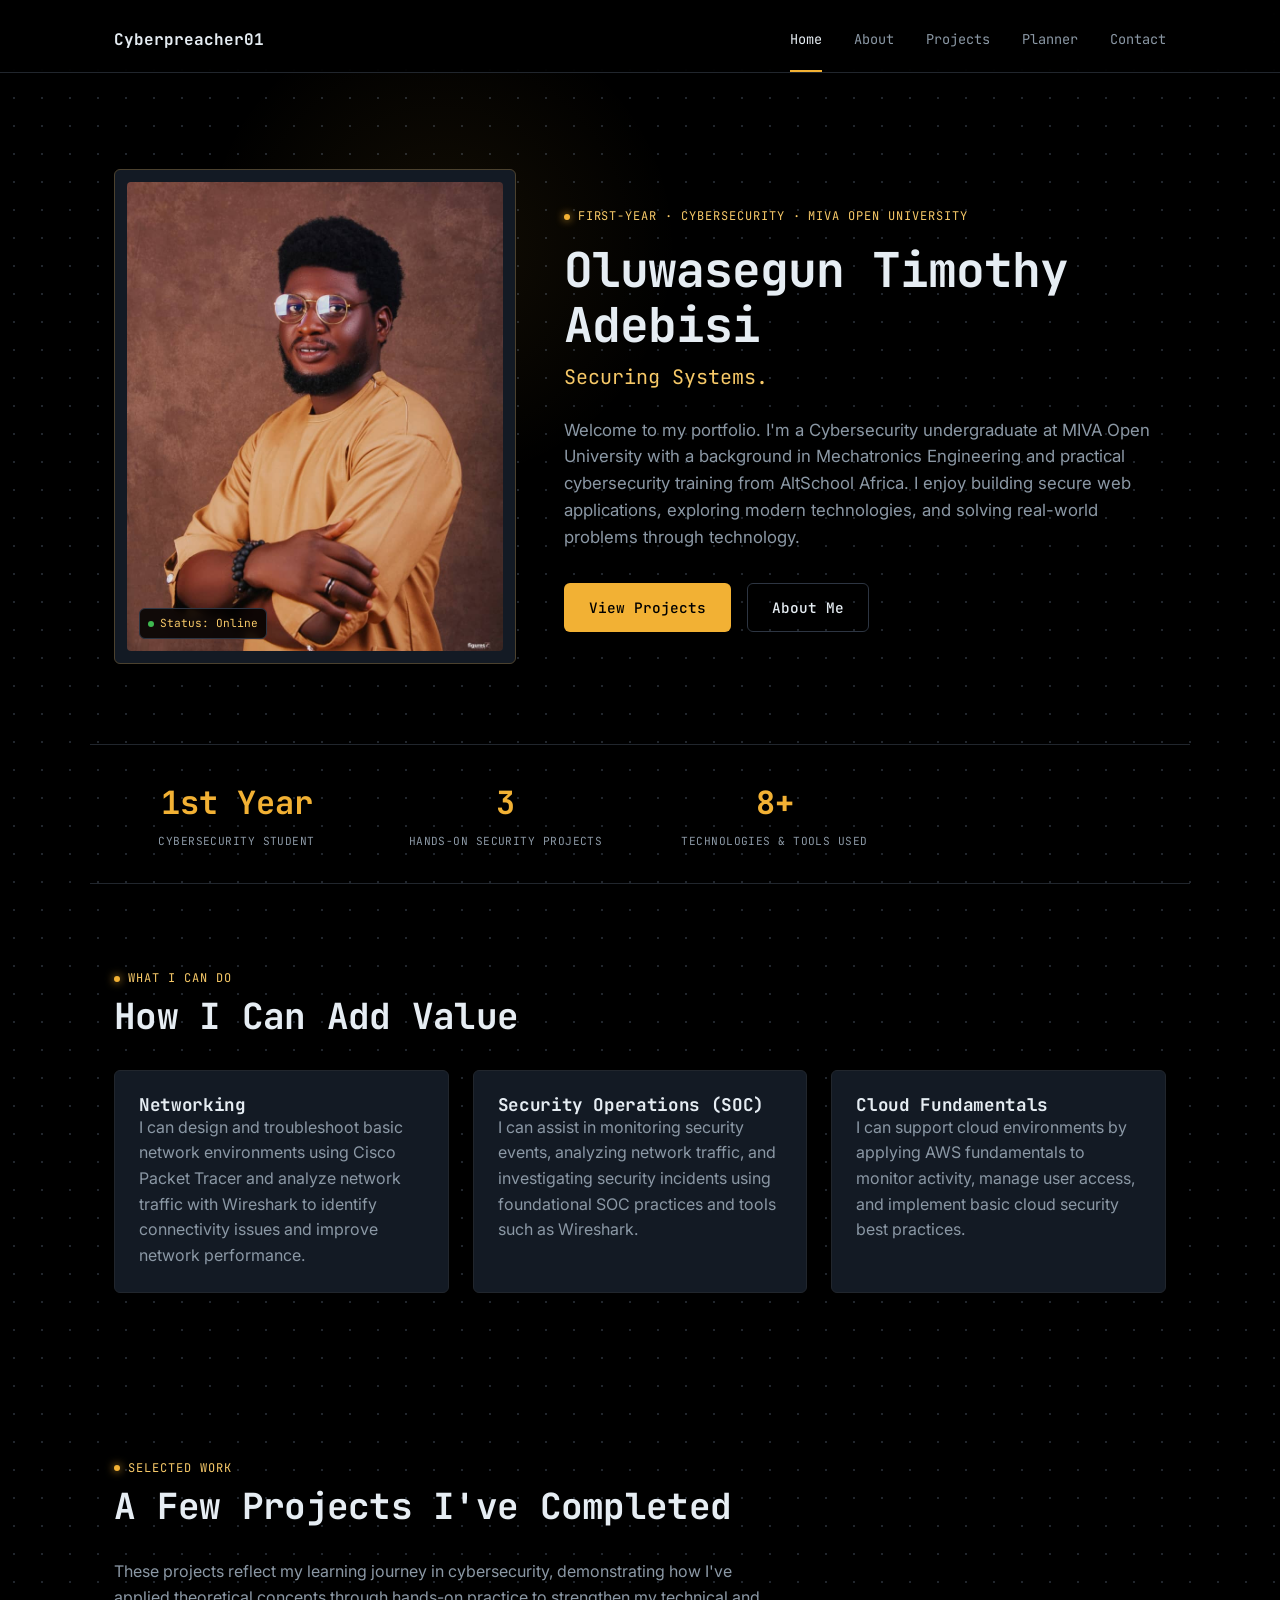
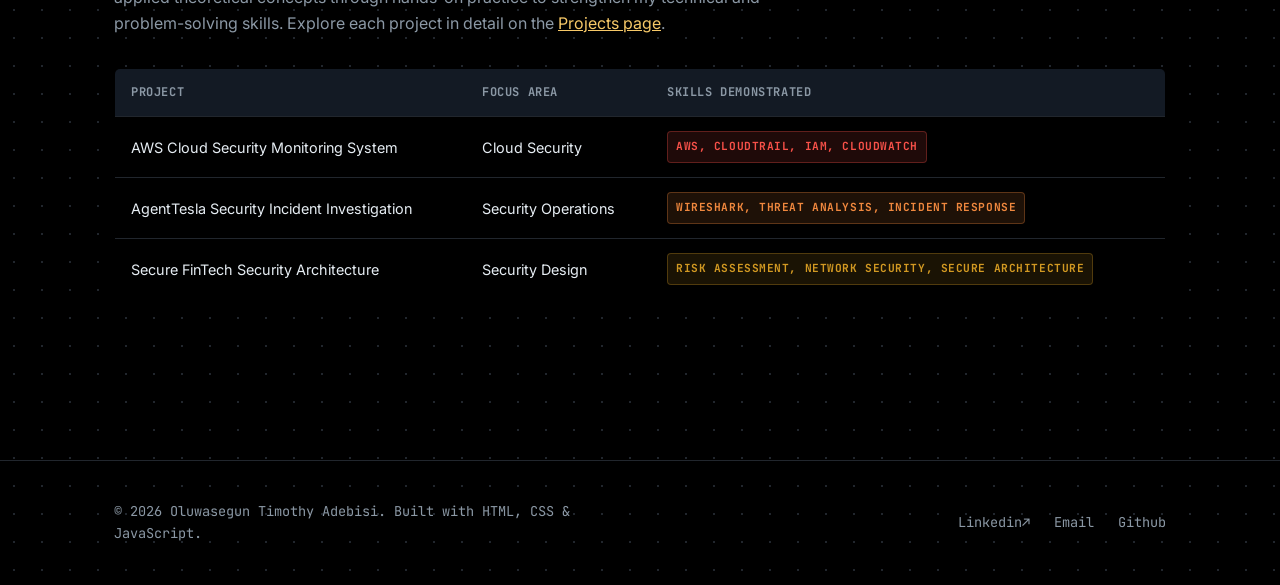
==== index.html @ caa04721 "done with the portfolio" ====
<!DOCTYPE html>
<html lang="en">
<head>
  <meta charset="UTF-8" />
  <meta name="viewport" content="width=device-width, initial-scale=1.0" />
  <title>Oluwasegun Timothy Adebisi | Building secure technology. One solution at a time.</title>
  <meta name="twitter:card" content="summary" />
  <link rel="preconnect" href="https://fonts.googleapis.com" />
  <link rel="preconnect" href="https://fonts.gstatic.com" crossorigin />
  <link href="https://fonts.googleapis.com/css2?family=JetBrains+Mono:wght@400;500;700&family=Inter:wght@400;500;600&display=swap" rel="stylesheet" />
  <link rel="icon" type="image/svg+xml" href="favicon.svg" />
  <link rel="stylesheet" href="./style.css" />
</head>
<body>

  <header class="site-header">
    <nav class="navbar container" aria-label="Primary">
      <a href="index.html" class="nav-brand">Cyberpreacher01<span class="brand-dot"></span></a>
      <button class="nav-toggle" aria-label="Toggle navigation menu" aria-expanded="false">
        <span></span><span></span><span></span>
      </button>
      <ul class="nav-links">
        <li><a href="index.html" aria-current="page">Home</a></li>
        <li><a href="./about.html">About</a></li>
        <li><a href="./projects.html">Projects</a></li>
        <li><a href="planner.html">Planner</a></li>
        <li><a href="contact.html">Contact</a></li>
      </ul>
    </nav>
  </header>

  <main>
   
    <section class="hero container">
      <div class="hero-text">
        <p class="eyebrow">First-Year &middot; Cybersecurity &middot; MIVA Open University</p>
        <h1 class="hero-name">Oluwasegun Timothy<br />Adebisi</h1>
        <p class="hero-tagline" data-typing aria-live="polite"></p>
        <p class="hero-bio">
          Welcome to my portfolio. I'm a Cybersecurity undergraduate at MIVA Open University with a background in Mechatronics Engineering and practical cybersecurity training from AltSchool Africa. I enjoy building secure web applications, exploring modern technologies, and solving real-world problems through technology.
        </p>
        <div class="hero-actions">
          <a href="projects.html" class="btn btn-primary">View Projects</a>
          <a href="about.html" class="btn btn-outline">About Me</a>
        </div>
      </div>

      <div class="hero-photo-frame">
        <img src="/1004530387.jpg" alt="Portrait photo of Saheed Baseet Boluwatife" />
        <span class="photo-tag"><span class="dot"></span>Status: Online</span>
      </div>
    </section>

    <section class="container reveal stats-strip">
      <div class="stat-item">
        <span class="stat-number">1st Year</span>
        <span class="stat-label">Cybersecurity Student</span>
      </div>
      <div class="stat-item">
        <span class="stat-number">3</span>
        <span class="stat-label">Hands-on Security Projects</span>
      </div>
      <div class="stat-item">
        <span class="stat-number">8+</span>
        <span class="stat-label">Technologies & Tools Used</span>
      </div>
      <div class="stat-item">
        
      </div>
    </section>

    
    <section class="container reveal">
      <p class="eyebrow">What I Can Do</p>
      <h2>How I Can Add Value</h2>
      <div class="services-grid">
        <div class="card">
          <h3>Networking</h3>
          <p>I can design and troubleshoot basic network environments using Cisco Packet Tracer and analyze network traffic with Wireshark to identify connectivity issues and improve network performance.</p>
        </div>
        <div class="card">
          <h3>Security Operations (SOC)</h3>
          <p>I can assist in monitoring security events, analyzing network traffic, and investigating security incidents using foundational SOC practices and tools such as Wireshark.</p>
        </div>
        <div class="card">
          <h3>Cloud Fundamentals</h3>
          <p>I can support cloud environments by applying AWS fundamentals to monitor activity, manage user access, and implement basic cloud security best practices.</p>
        </div>
      </div>
    </section>

    

    <!-- ============ FEATURED PROJECTS PREVIEW ============ -->
    <section class="container reveal">
      <p class="eyebrow">Selected Work</p>
      <h2>A Few Projects I've Completed</h2>
      <p style="margin-bottom: 32px;">
        These projects reflect my learning journey in cybersecurity, demonstrating how I've applied theoretical concepts through hands-on practice to strengthen my technical and problem-solving skills.
         Explore each project in detail on the <a href="projects.html" style="color: var(--accent-text); text-decoration: underline;">Projects page</a>.
      </p>
      <table class="preview-table">
        <caption class="sr-only">Summary of featured projects</caption>
        <thead>
          <tr>
            <th scope="col">Project</th>
            <th scope="col">Focus Area</th>
            <th scope="col">Skills Demonstrated</th>
          </tr>
        </thead>
        <tbody>
          <tr>
            <td>AWS Cloud Security Monitoring System</td>
            <td>Cloud Security</td>
            <td><span class="severity-badge severity-critical">AWS, CloudTrail, IAM, CloudWatch</span></td>
          </tr>
          <tr>
            <td>AgentTesla Security Incident Investigation</td>
            <td>Security Operations</td>
            <td><span class="severity-badge severity-high">Wireshark, Threat Analysis, Incident Response</span></td>
          </tr>
          <tr>
            <td>Secure FinTech Security Architecture</td>
            <td>Security Design</td>
            <td><span class="severity-badge severity-medium">Risk Assessment, Network Security, Secure Architecture</span></td>
          </tr>
        </tbody>
      </table>
    </section>
  </main>

  <footer class="site-footer">
    <div class="container footer-inner">
      <p class="footer-brand">&copy; 2026 Oluwasegun Timothy Adebisi. Built with HTML, CSS &amp; JavaScript.</p>
     <div class="footer-links">
  <a href="https://www.linkedin.com/in/oluwasegun-timothy-a0ab693b1" target="_blank" rel="noopener noreferrer">Linkedin↗</a>
  <a href="mailto:adebisioluwasegun62@gmail.com">Email</a>
  <a href="https://github.com/Cyberpreacher01">Github</a>
</div>
    </div>
  </footer>

  <script src="./main.js"></script>
</body>
</html>
---- style.css ----
*,
*::before,
*::after {
  box-sizing: border-box;
  margin: 0;
  padding: 0;
}

html {
  scroll-behavior: smooth;
  overflow-x: hidden;
}

@media (prefers-reduced-motion: reduce) {
  html {
    scroll-behavior: auto;
  }
  *,
  *::before,
  *::after {
    animation-duration: 0.01ms !important;
    animation-iteration-count: 1 !important;
    transition-duration: 0.01ms !important;
    scroll-behavior: auto !important;
  }
}

img {
  max-width: 100%;
  display: block;
}

a {
  color: inherit;
  text-decoration: none;
}

ul {
  list-style: none;
}

button {
  font: inherit;
  cursor: pointer;
  border: none;
  background: none;
}

input,
textarea {
  font: inherit;
}

/* ---------- Design tokens ---------- */
:root {
  --bg-primary: #000000;
  --bg-elevated: #131a24;
  --bg-elevated-hover: #182030;

  --accent: #f2b134;
  --accent-dim: rgba(242, 177, 52, 0.2);
  --accent-faint: rgba(242, 177, 52, 0.08);
  --accent-text: #f7c968;

  --text-primary: #e6edf3;
  --text-secondary: #8b98a5;
  --text-tertiary: #5b6673;

  --severity-critical: #f85149;
  --severity-critical-bg: rgba(248, 81, 73, 0.12);
  --severity-high: #f0883e;
  --severity-high-bg: rgba(240, 136, 62, 0.12);
  --severity-medium: #d29922;
  --severity-medium-bg: rgba(210, 153, 34, 0.12);

  --border: #21262d;
  --border-hover: #2d3542;
  --radius: 6px;
  --unit: 8px;
  --transition: 200ms ease;

  --font-mono: 'JetBrains Mono', 'Space Mono', monospace;
  --font-sans: 'Inter', -apple-system, BlinkMacSystemFont, sans-serif;

  --max-width: 1100px;
}

/* ---------- Base ---------- */
body {
  background-color: var(--bg-primary);
  color: var(--text-primary);
  font-family: var(--font-sans);
  line-height: 1.6;
  min-height: 100vh;
  overflow-x: hidden;
  background-image: radial-gradient(var(--border) 1px, transparent 1px);
  background-size: 28px 28px;
}

a:focus-visible,
button:focus-visible,
input:focus-visible,
textarea:focus-visible {
  outline: 2px solid var(--accent);
  outline-offset: 2px;
  border-radius: 2px;
}

h1,
h2,
h3 {
  font-family: var(--font-mono);
  font-weight: 700;
  line-height: 1.15;
  letter-spacing: -0.02em;
}

h1 {
  font-size: clamp(2.4rem, 6vw, 3rem);
}

h2 {
  font-size: clamp(1.6rem, 3.5vw, 2.25rem);
  margin-bottom: calc(var(--unit) * 4);
}

h3 {
  font-size: 1.1rem;
}

p {
  color: var(--text-secondary);
  max-width: 65ch;
}

.container {
  max-width: var(--max-width);
  margin-inline: auto;
  padding-inline: calc(var(--unit) * 3);
}

section {
  padding-block: calc(var(--unit) * 10);
}

.eyebrow {
  font-family: var(--font-mono);
  font-size: 0.75rem;
  color: var(--accent-text);
  letter-spacing: 0.08em;
  text-transform: uppercase;
  display: inline-flex;
  align-items: center;
  gap: var(--unit);
  margin-bottom: var(--unit);
}

.eyebrow::before {
  content: '';
  width: 6px;
  height: 6px;
  border-radius: 50%;
  background: var(--accent);
  box-shadow: 0 0 8px var(--accent);
}

/* ---------- Buttons ---------- */
.btn {
  display: inline-flex;
  align-items: center;
  gap: var(--unit);
  font-family: var(--font-mono);
  font-size: 0.9rem;
  font-weight: 500;
  padding: calc(var(--unit) * 1.5) calc(var(--unit) * 3);
  border-radius: var(--radius);
  transition: all var(--transition);
  border: 1px solid transparent;
}

.btn-primary {
  background: var(--accent);
  color: var(--bg-primary);
}

.btn-primary:hover {
  box-shadow: 0 0 28px var(--accent-dim);
  transform: translateY(-2px) scale(1.02);
}

.btn-outline {
  border-color: var(--border-hover);
  color: var(--text-primary);
}

.btn-outline:hover {
  border-color: var(--accent);
  color: var(--accent-text);
  transform: translateY(-2px);
}

/* ---------- Nav ---------- */
.site-header {
  position: sticky;
  top: 0;
  z-index: 100;
  background: rgba(0, 0, 0, 0.85);
  backdrop-filter: blur(8px);
  border-bottom: 1px solid var(--border);
}

.navbar {
  display: flex;
  align-items: center;
  justify-content: space-between;
  padding-block: var(--unit) calc(var(--unit) * -1);
  height: calc(var(--unit) * 9);
}

.nav-brand {
  font-family: var(--font-mono);
  font-weight: 700;
  font-size: 1rem;
  color: var(--text-primary);
  display: flex;
  align-items: center;
  gap: calc(var(--unit) * 0.75);
}

.nav-brand .brand-dot {
  color: var(--accent);
}

.nav-toggle {
  display: none;
  flex-direction: column;
  gap: 5px;
  padding: var(--unit);
}

.nav-toggle span {
  width: 22px;
  height: 2px;
  background: var(--text-primary);
  transition: transform var(--transition), opacity var(--transition);
}

.nav-toggle[aria-expanded="true"] span:nth-child(1) {
  transform: translateY(7px) rotate(45deg);
}

.nav-toggle[aria-expanded="true"] span:nth-child(2) {
  opacity: 0;
}

.nav-toggle[aria-expanded="true"] span:nth-child(3) {
  transform: translateY(-7px) rotate(-45deg);
}

.nav-links {
  display: flex;
  gap: calc(var(--unit) * 4);
  font-family: var(--font-mono);
  font-size: 0.85rem;
}

.nav-links a {
  position: relative;
  padding-block: calc(var(--unit) * 3);
  color: var(--text-secondary);
  transition: color var(--transition);
}

.nav-links a::after {
  content: '';
  position: absolute;
  left: 0;
  bottom: 0;
  width: 100%;
  height: 2px;
  background: var(--accent);
  transform: scaleX(0);
  transform-origin: left;
  transition: transform var(--transition);
}

.nav-links a:hover,
.nav-links a[aria-current="page"] {
  color: var(--text-primary);
}

.nav-links a:hover::after,
.nav-links a[aria-current="page"]::after {
  transform: scaleX(1);
}

/* ---------- Hero ---------- */
.hero {
  position: relative;
  padding-block: calc(var(--unit) * 12) calc(var(--unit) * 10);
  display: grid;
  grid-template-columns: 0.8fr 1.2fr;
  gap: calc(var(--unit) * 6);
  align-items: center;
  overflow: visible;
}

.hero-photo-frame {
  order: 1;
}

.hero-text {
  order: 2;
}

.hero::before {
  content: '';
  position: absolute;
  top: -10%;
  left: 10%;
  width: 480px;
  height: 480px;
  background: radial-gradient(circle, var(--accent-faint) 0%, transparent 70%);
  pointer-events: none;
  z-index: -1;
}

.hero-text .eyebrow {
  margin-bottom: calc(var(--unit) * 2);
}

.hero-name {
  margin-bottom: var(--unit);
}

.hero-tagline {
  font-family: var(--font-mono);
  color: var(--accent-text);
  font-size: clamp(1rem, 2vw, 1.25rem);
  margin-bottom: calc(var(--unit) * 3);
  min-height: 1.5em;
}

.hero-tagline .cursor {
  display: inline-block;
  width: 0.55ch;
  background: var(--accent);
  margin-left: 2px;
  animation: blink 1s step-end infinite;
}

@keyframes blink {
  0%, 50% { opacity: 1; }
  51%, 100% { opacity: 0; }
}

.hero-bio {
  margin-bottom: calc(var(--unit) * 4);
  font-size: 1.05rem;
}

.hero-actions {
  display: flex;
  gap: calc(var(--unit) * 2);
  flex-wrap: wrap;
}

.hero-photo-frame {
  position: relative;
  border: 1px solid var(--border);
  border-radius: var(--radius);
  padding: calc(var(--unit) * 1.5);
  background: var(--bg-elevated);
  transition: transform var(--transition);
}

.hero-photo-frame:hover {
  transform: translateY(-4px);
}

.hero-photo-frame img {
  border-radius: calc(var(--radius) - 2px);
  aspect-ratio: 4 / 5;
  object-fit: cover;
  width: 100%;
}

.hero-photo-frame::before {
  content: '';
  position: absolute;
  inset: -1px;
  border-radius: var(--radius);
  border: 1px solid var(--accent-dim);
  pointer-events: none;
}

.photo-tag {
  position: absolute;
  bottom: calc(var(--unit) * 3);
  left: calc(var(--unit) * 3);
  background: rgba(0, 0, 0, 0.85);
  backdrop-filter: blur(4px);
  border: 1px solid var(--border-hover);
  border-radius: var(--radius);
  padding: calc(var(--unit) * 0.75) var(--unit);
  font-family: var(--font-mono);
  font-size: 0.7rem;
  color: var(--accent-text);
  display: flex;
  align-items: center;
  gap: calc(var(--unit) * 0.75);
}

.photo-tag .dot {
  width: 6px;
  height: 6px;
  border-radius: 50%;
  background: #3fb950;
}

/* ---------- Utility ---------- */
.sr-only {
  position: absolute;
  width: 1px;
  height: 1px;
  padding: 0;
  margin: -1px;
  overflow: hidden;
  clip: rect(0, 0, 0, 0);
  white-space: nowrap;
  border: 0;
}

/* ---------- Stats strip ---------- */
.stats-strip {
  display: grid;
  grid-template-columns: repeat(auto-fit, minmax(150px, 1fr));
  gap: calc(var(--unit) * 3);
  padding-block: calc(var(--unit) * 4) !important;
  border-top: 1px solid var(--border);
  border-bottom: 1px solid var(--border);
}

.stat-item {
  display: flex;
  flex-direction: column;
  gap: calc(var(--unit) * 0.5);
  text-align: center;
}

.stat-number {
  font-family: var(--font-mono);
  font-size: clamp(1.5rem, 3vw, 2rem);
  font-weight: 700;
  color: var(--accent);
}

.stat-label {
  font-family: var(--font-mono);
  font-size: 0.7rem;
  color: var(--text-secondary);
  text-transform: uppercase;
  letter-spacing: 0.04em;
}

/* ---------- Grids ---------- */
.focus-grid,
.services-grid {
  display: grid;
  grid-template-columns: repeat(auto-fit, minmax(220px, 1fr));
  gap: calc(var(--unit) * 3);
}

/* ---------- Tables (homepage preview + planner log) ---------- */
.preview-table {
  width: 100%;
  border-collapse: collapse;
  font-size: 0.9rem;
  border: 1px solid var(--border);
  border-radius: var(--radius);
  overflow: hidden;
}

.preview-table th,
.preview-table td {
  text-align: left;
  padding: calc(var(--unit) * 1.75) calc(var(--unit) * 2);
  border-bottom: 1px solid var(--border);
}

.preview-table th {
  font-family: var(--font-mono);
  font-size: 0.75rem;
  text-transform: uppercase;
  letter-spacing: 0.05em;
  color: var(--text-secondary);
  background: var(--bg-elevated);
}

.preview-table tbody tr {
  background: var(--bg-primary);
  transition: background var(--transition);
}

.preview-table tbody tr:hover {
  background: var(--bg-elevated);
}

.preview-table tbody tr:last-child td {
  border-bottom: none;
}

@media (max-width: 640px) {
  .preview-table {
    font-size: 0.8rem;
  }
  .preview-table th,
  .preview-table td {
    padding: var(--unit) calc(var(--unit) * 1.25);
  }
}

/* ---------- Cards ---------- */
.card {
  background: var(--bg-elevated);
  border: 1px solid var(--border);
  border-radius: var(--radius);
  padding: calc(var(--unit) * 3);
  transition: border-color var(--transition), transform var(--transition), box-shadow var(--transition);
}

.card:hover {
  border-color: var(--accent);
  transform: translateY(-5px);
  box-shadow: 0 14px 32px rgba(0, 0, 0, 0.45), 0 0 0 1px var(--accent-dim);
}

.skills-grid {
  display: flex;
  flex-wrap: wrap;
  gap: calc(var(--unit) * 1.5);
}

/* ---------- Entropy analyzer page ---------- */
.analyzer-body {
  padding: calc(var(--unit) * 3);
  display: flex;
  flex-direction: column;
  gap: calc(var(--unit) * 4);
}

.password-input-row {
  display: flex;
  gap: calc(var(--unit) * 1.5);
}

.password-input-row input {
  flex: 1;
  background: var(--bg-elevated);
  border: 1px solid var(--border);
  border-radius: var(--radius);
  padding: calc(var(--unit) * 1.5) calc(var(--unit) * 2);
  color: var(--text-primary);
  font-family: var(--font-mono);
  transition: border-color var(--transition);
}

.password-input-row input:focus {
  border-color: var(--accent);
}

.entropy-readout-header {
  margin-bottom: calc(var(--unit) * 1.5);
}

.entropy-rating {
  margin-top: calc(var(--unit) * 1.5);
  font-family: var(--font-mono);
  font-size: 0.9rem;
  color: var(--text-secondary);
}

.entropy-rating.severity-critical { color: var(--severity-critical); }
.entropy-rating.severity-high { color: var(--severity-high); }
.entropy-rating.severity-medium { color: var(--severity-medium); }

.entropy-fill.severity-critical { background: var(--severity-critical); box-shadow: 0 0 10px rgba(248, 81, 73, 0.4); }
.entropy-fill.severity-high { background: var(--severity-high); box-shadow: 0 0 10px rgba(240, 136, 62, 0.4); }
.entropy-fill.severity-medium { background: var(--severity-medium); box-shadow: 0 0 10px rgba(210, 153, 34, 0.4); }

.findings-panel {
  border-top: 1px solid var(--border);
  padding-top: calc(var(--unit) * 3);
}

.findings-list {
  display: flex;
  flex-direction: column;
  gap: calc(var(--unit) * 2);
}

.finding-row {
  display: flex;
  gap: calc(var(--unit) * 2);
  align-items: flex-start;
  padding: calc(var(--unit) * 2);
  background: var(--bg-elevated-hover);
  border: 1px solid var(--border);
  border-radius: var(--radius);
}

.finding-row strong {
  display: block;
  font-family: var(--font-mono);
  font-size: 0.9rem;
  color: var(--text-primary);
  margin-bottom: calc(var(--unit) * 0.5);
}

.finding-row p {
  font-size: 0.85rem;
  margin: 0;
}

@media (max-width: 560px) {
  .password-input-row {
    flex-direction: column;
  }
}
/* ---------- OWASP scanner page ---------- */
.scan-status {
  display: flex;
  align-items: center;
  gap: calc(var(--unit) * 2);
  padding: calc(var(--unit) * 3);
  font-family: var(--font-mono);
  font-size: 0.9rem;
  color: var(--accent-text);
}

.scan-status-spinner {
  width: 18px;
  height: 18px;
  border: 2px solid var(--border-hover);
  border-top-color: var(--accent);
  border-radius: 50%;
  animation: spin 0.8s linear infinite;
  flex-shrink: 0;
}

@keyframes spin {
  to { transform: rotate(360deg); }
}

.scan-summary {
  display: grid;
  grid-template-columns: repeat(auto-fit, minmax(120px, 1fr));
  gap: calc(var(--unit) * 2);
  margin-bottom: calc(var(--unit) * 4);
  padding-bottom: calc(var(--unit) * 3);
  border-bottom: 1px solid var(--border);
}

.scan-summary-item {
  display: flex;
  flex-direction: column;
  gap: calc(var(--unit) * 0.5);
  text-align: center;
  background: var(--bg-elevated-hover);
  border: 1px solid var(--border);
  border-radius: var(--radius);
  padding: calc(var(--unit) * 2);
}

.scan-summary-value {
  font-family: var(--font-mono);
  font-size: 1.25rem;
  font-weight: 700;
  color: var(--text-primary);
  word-break: break-word;
}

.severity-text-critical { color: var(--severity-critical); }
.severity-text-high { color: var(--severity-high); }
.severity-text-medium { color: var(--severity-medium); }

.scan-summary-label {
  font-family: var(--font-mono);
  font-size: 0.7rem;
  color: var(--text-secondary);
  text-transform: uppercase;
  letter-spacing: 0.04em;
}

.scan-findings-list {
  display: flex;
  flex-direction: column;
  gap: calc(var(--unit) * 2.5);
}

.scan-finding-row {
  padding: calc(var(--unit) * 2.5);
  background: var(--bg-elevated-hover);
  border: 1px solid var(--border);
  border-radius: var(--radius);
}

.scan-finding-header {
  display: flex;
  align-items: center;
  gap: calc(var(--unit) * 1.5);
  margin-bottom: calc(var(--unit) * 1.5);
  flex-wrap: wrap;
}

.scan-finding-category {
  font-family: var(--font-mono);
  font-size: 0.75rem;
  color: var(--accent-text);
}

.scan-finding-title {
  font-size: 1rem;
  margin-bottom: calc(var(--unit) * 1);
}

.scan-finding-detail {
  font-size: 0.9rem;
  margin-bottom: calc(var(--unit) * 1.5);
}

.scan-finding-remediation {
  font-size: 0.85rem;
  color: var(--text-primary);
  background: var(--bg-primary);
  border-left: 2px solid var(--accent);
  padding: calc(var(--unit) * 1.25) calc(var(--unit) * 1.5);
  border-radius: 0 4px 4px 0;
}

.scan-finding-remediation strong {
  color: var(--accent-text);
}
/* ---------- Contact page ---------- */
.contact-grid {
  display: grid;
  grid-template-columns: 1.4fr 1fr;
  gap: calc(var(--unit) * 5);
  align-items: start;
}

.contact-form {
  display: flex;
  flex-direction: column;
  gap: calc(var(--unit) * 2.5);
}

.form-field {
  display: flex;
  flex-direction: column;
  gap: calc(var(--unit) * 0.75);
}

.form-field label {
  font-family: var(--font-mono);
  font-size: 0.8rem;
  color: var(--text-secondary);
}

.form-field input,
.form-field textarea {
  background: var(--bg-elevated);
  border: 1px solid var(--border);
  border-radius: var(--radius);
  padding: calc(var(--unit) * 1.5) calc(var(--unit) * 2);
  color: var(--text-primary);
  resize: vertical;
  transition: border-color var(--transition);
}

.form-field input:focus,
.form-field textarea:focus {
  border-color: var(--accent);
}

.form-field input.has-error,
.form-field textarea.has-error {
  border-color: var(--severity-critical);
}

.form-error {
  font-family: var(--font-mono);
  font-size: 0.75rem;
  color: var(--severity-critical);
  min-height: 1em;
}

.form-success {
  font-family: var(--font-mono);
  font-size: 0.85rem;
  color: #3fb950;
  background: rgba(63, 185, 80, 0.1);
  border: 1px solid rgba(63, 185, 80, 0.3);
  border-radius: var(--radius);
  padding: calc(var(--unit) * 1.5) calc(var(--unit) * 2);
}

.contact-list {
  display: flex;
  flex-direction: column;
  gap: calc(var(--unit) * 2);
  margin-top: calc(var(--unit) * 2);
}

.contact-list li {
  display: flex;
  flex-direction: column;
  gap: calc(var(--unit) * 0.5);
}

.contact-label {
  font-family: var(--font-mono);
  font-size: 0.7rem;
  text-transform: uppercase;
  letter-spacing: 0.05em;
  color: var(--text-tertiary);
}

.contact-list a {
  color: var(--accent-text);
  transition: color var(--transition);
}

.contact-list a:hover {
  color: var(--accent);
  text-decoration: underline;
}

@media (max-width: 860px) {
  .contact-grid {
    grid-template-columns: 1fr;
  }
}

/* ---------- Progress panel ---------- */
.progress-panel {
  border: 1px solid var(--border);
  border-radius: var(--radius);
  background: var(--bg-elevated);
  padding: calc(var(--unit) * 2.5) calc(var(--unit) * 3);
}

.progress-panel-header {
  display: flex;
  justify-content: space-between;
  align-items: baseline;
  flex-wrap: wrap;
  gap: var(--unit);
  margin-bottom: calc(var(--unit) * 1.5);
}

.progress-label {
  font-family: var(--font-mono);
  font-size: 0.9rem;
  color: var(--accent-text);
}

.progress-count {
  font-family: var(--font-mono);
  font-size: 0.8rem;
  color: var(--text-secondary);
}

.progress-track {
  width: 100%;
  height: 8px;
  border-radius: 999px;
  background: var(--bg-primary);
  border: 1px solid var(--border);
  overflow: hidden;
}

.progress-fill {
  height: 100%;
  width: 0%;
  background: var(--accent);
  box-shadow: 0 0 10px var(--accent-dim);
  transition: width 300ms ease;
}

/* ---------- Task-add form ---------- */
.task-form {
  display: flex;
  gap: calc(var(--unit) * 1.5);
  flex-wrap: wrap;
}

.task-form input {
  flex: 1;
  min-width: 220px;
  background: var(--bg-elevated);
  border: 1px solid var(--border);
  border-radius: var(--radius);
  padding: calc(var(--unit) * 1.5) calc(var(--unit) * 2);
  color: var(--text-primary);
  transition: border-color var(--transition);
}

.task-form input:focus {
  border-color: var(--accent);
}

.task-form input::placeholder {
  color: var(--text-tertiary);
}

/* ---------- Console panel ---------- */
.console-panel {
  border: 1px solid var(--border);
  border-radius: var(--radius);
  background: var(--bg-elevated);
  overflow: hidden;
}

.console-panel-header {
  display: flex;
  align-items: center;
  gap: calc(var(--unit) * 1);
  padding: calc(var(--unit) * 1.5) calc(var(--unit) * 2);
  border-bottom: 1px solid var(--border);
  background: var(--bg-elevated-hover);
}

.console-dot {
  width: 10px;
  height: 10px;
  border-radius: 50%;
}

.console-dot-red { background: var(--severity-critical); }
.console-dot-yellow { background: var(--severity-medium); }
.console-dot-green { background: #3fb950; }

.console-title {
  font-family: var(--font-mono);
  font-size: 0.75rem;
  color: var(--text-secondary);
  margin-left: var(--unit);
}

.task-list {
  display: flex;
  flex-direction: column;
}

.task-row {
  display: flex;
  align-items: center;
  gap: calc(var(--unit) * 2);
  padding: calc(var(--unit) * 2) calc(var(--unit) * 2.5);
  border-bottom: 1px solid var(--border);
  font-family: var(--font-mono);
  font-size: 0.9rem;
}

.task-row:last-child {
  border-bottom: none;
}

.task-check {
  flex-shrink: 0;
  width: 22px;
  height: 22px;
  border-radius: 4px;
  border: 1px solid var(--border-hover);
  display: flex;
  align-items: center;
  justify-content: center;
  color: var(--bg-primary);
  transition: all var(--transition);
}

.task-row.is-complete .task-check {
  background: var(--accent);
  border-color: var(--accent);
  animation: check-pop 260ms ease;
}

@keyframes check-pop {
  0% { transform: scale(0.6); }
  60% { transform: scale(1.15); }
  100% { transform: scale(1); }
}

.task-text {
  flex: 1;
  color: var(--text-primary);
  word-break: break-word;
  transition: color var(--transition);
}

.task-row.is-complete .task-text {
  color: var(--text-tertiary);
  text-decoration: line-through;
}

.task-delete {
  flex-shrink: 0;
  font-family: var(--font-mono);
  font-size: 0.75rem;
  color: var(--text-tertiary);
  padding: calc(var(--unit) * 0.75) var(--unit);
  border-radius: 4px;
  transition: all var(--transition);
}

.task-delete:hover {
  color: var(--severity-critical);
  background: var(--severity-critical-bg);
}

.empty-state {
  padding: calc(var(--unit) * 4) calc(var(--unit) * 2.5);
  text-align: center;
  font-family: var(--font-mono);
  font-size: 0.85rem;
  color: var(--text-tertiary);
}

@media (max-width: 560px) {
  .task-form {
    flex-direction: column;
  }
  .task-form button {
    width: 100%;
    justify-content: center;
  }
}

/* ---------- Filter bar ---------- */
.filter-bar {
  display: flex;
  flex-wrap: wrap;
  gap: calc(var(--unit) * 1.5);
  margin-bottom: calc(var(--unit) * 4);
}

.filter-btn {
  font-family: var(--font-mono);
  font-size: 0.8rem;
  color: var(--text-secondary);
  border: 1px solid var(--border-hover);
  border-radius: var(--radius);
  padding: calc(var(--unit) * 1.25) calc(var(--unit) * 2);
  transition: all var(--transition);
}

.filter-btn:hover {
  border-color: var(--accent);
  color: var(--accent-text);
}

.filter-btn.is-active {
  background: var(--accent);
  border-color: var(--accent);
  color: var(--bg-primary);
}

/* ---------- Project grid ---------- */
.project-grid {
  display: grid;
  grid-template-columns: repeat(auto-fit, minmax(300px, 1fr));
  gap: calc(var(--unit) * 3);
}

.project-card p {
  margin-block: calc(var(--unit) * 1.5) calc(var(--unit) * 2.5);
  font-size: 0.92rem;
}

.project-thumb {
  position: relative;
  border-radius: calc(var(--radius) - 2px);
  overflow: hidden;
  aspect-ratio: 16 / 10;
  margin-bottom: calc(var(--unit) * 2);
  background: var(--bg-elevated-hover);
  border: 1px solid var(--border);
}

.project-thumb img {
  width: 100%;
  height: 100%;
  object-fit: cover;
  transition: transform 400ms ease;
}

.project-card:hover .project-thumb img {
  transform: scale(1.04);
}

.project-thumb-fallback {
  display: flex;
  align-items: center;
  justify-content: center;
  height: 100%;
  font-family: var(--font-mono);
  font-size: 0.8rem;
  color: var(--text-tertiary);
}

.project-badge {
  position: absolute;
  top: calc(var(--unit) * 1.5);
  right: calc(var(--unit) * 1.5);
}

.project-link {
  font-size: 0.85rem;
  padding: calc(var(--unit) * 1.25) calc(var(--unit) * 2);
}

/* ---------- Status chips (skills) ---------- */
.status-chip {
  display: inline-flex;
  align-items: center;
  gap: calc(var(--unit) * 1.25);
  font-family: var(--font-mono);
  font-size: 0.8rem;
  border: 1px solid var(--border);
  border-radius: var(--radius);
  padding: calc(var(--unit) * 1.25) calc(var(--unit) * 1.75);
  background: var(--bg-elevated);
  transition: border-color var(--transition), transform var(--transition);
}

.status-chip:hover {
  border-color: var(--accent);
  transform: translateY(-2px);
}

.status-chip .light {
  width: 8px;
  height: 8px;
  border-radius: 50%;
  flex-shrink: 0;
}

.light-active {
  background: #3fb950;
  box-shadow: 0 0 6px #3fb950;
}

.light-learning {
  background: var(--severity-medium);
  box-shadow: 0 0 6px var(--severity-medium);
  animation: pulse 1.6s ease-in-out infinite;
}

@keyframes pulse {
  0%, 100% { opacity: 1; }
  50% { opacity: 0.4; }
}

/* ---------- Severity badges (projects) ---------- */
.severity-badge {
  display: inline-flex;
  align-items: center;
  gap: calc(var(--unit) * 0.75);
  font-family: var(--font-mono);
  font-size: 0.7rem;
  font-weight: 700;
  letter-spacing: 0.05em;
  text-transform: uppercase;
  padding: calc(var(--unit) * 0.75) var(--unit);
  border-radius: 4px;
}

.severity-critical {
  color: var(--severity-critical);
  background: var(--severity-critical-bg);
  border: 1px solid rgba(248, 81, 73, 0.3);
}

.severity-high {
  color: var(--severity-high);
  background: var(--severity-high-bg);
  border: 1px solid rgba(240, 136, 62, 0.3);
}

.severity-medium {
  color: var(--severity-medium);
  background: var(--severity-medium-bg);
  border: 1px solid rgba(210, 153, 34, 0.3);
}

/* ---------- Scroll-reveal (Intersection Observer hook) ---------- */
.reveal {
  opacity: 0;
  transform: translateY(16px);
  transition: opacity 400ms ease, transform 400ms ease;
}

.reveal.is-visible {
  opacity: 1;
  transform: translateY(0);
}

/* ---------- Footer ---------- */
.site-footer {
  border-top: 1px solid var(--border);
  padding-block: calc(var(--unit) * 5);
  margin-top: calc(var(--unit) * 10);
}

.footer-inner {
  display: flex;
  justify-content: space-between;
  align-items: center;
  flex-wrap: wrap;
  gap: calc(var(--unit) * 3);
}

.footer-brand {
  font-family: var(--font-mono);
  color: var(--text-secondary);
  font-size: 0.85rem;
}

.footer-links {
  display: flex;
  gap: calc(var(--unit) * 3);
  align-items: center;
  font-family: var(--font-mono);
  font-size: 0.85rem;
}

.footer-links a {
  color: var(--text-secondary);
  transition: color var(--transition);
  display: inline-flex;
  align-items: center;
  gap: calc(var(--unit) * 0.75);
}

.footer-links a:hover {
  color: var(--accent-text);
}

/* ---------- Audio toggle ---------- */
.audio-toggle {
  display: inline-flex;
  align-items: center;
  gap: calc(var(--unit) * 1);
  font-family: var(--font-mono);
  font-size: 0.75rem;
  color: var(--text-secondary);
  border: 1px solid var(--border-hover);
  border-radius: var(--radius);
  padding: calc(var(--unit) * 1) calc(var(--unit) * 1.5);
  transition: all var(--transition);
}

.audio-toggle:hover {
  border-color: var(--accent);
  color: var(--accent-text);
}

.audio-toggle .bars {
  display: inline-flex;
  align-items: flex-end;
  gap: 2px;
  height: 12px;
}

.audio-toggle .bars span {
  width: 2px;
  background: currentColor;
  height: 4px;
  transition: height var(--transition);
}

.audio-toggle.playing .bars span {
  animation: bar-bounce 0.9s ease-in-out infinite;
}

.audio-toggle .bars span:nth-child(2) { animation-delay: 0.15s; }
.audio-toggle .bars span:nth-child(3) { animation-delay: 0.3s; }

@keyframes bar-bounce {
  0%, 100% { height: 4px; }
  50% { height: 12px; }
}

/* ---------- Responsive ---------- */
@media (max-width: 860px) {
  .hero {
    grid-template-columns: 1fr;
  }

  .hero::before {
    width: 260px;
    height: 260px;
    left: 0;
  }

  .hero-photo-frame {
    max-width: 320px;
    margin-inline: auto;
  }
}

@media (max-width: 640px) {
  section {
    padding-block: calc(var(--unit) * 6);
  }

  .hero {
    padding-block: calc(var(--unit) * 7) calc(var(--unit) * 5);
  }

  h1 {
    font-size: clamp(2rem, 9vw, 2.75rem);
  }

  .container {
    padding-inline: calc(var(--unit) * 2.5);
  }
}

@media (max-width: 720px) {
  .nav-toggle {
    display: flex;
  }

  .nav-links {
    position: absolute;
    top: 100%;
    left: 0;
    right: 0;
    background: var(--bg-primary);
    border-bottom: 1px solid var(--border);
    flex-direction: column;
    gap: 0;
    padding: var(--unit) 0;
    transform: scaleY(0);
    transform-origin: top;
    transition: transform var(--transition);
  }

  .nav-links.is-open {
    transform: scaleY(1);
  }

  .nav-links a {
    padding: calc(var(--unit) * 2) calc(var(--unit) * 3);
    width: 100%;
  }

  .nav-links a::after {
    display: none;
  }

  .footer-inner {
    flex-direction: column;
    align-items: flex-start;
  }
}
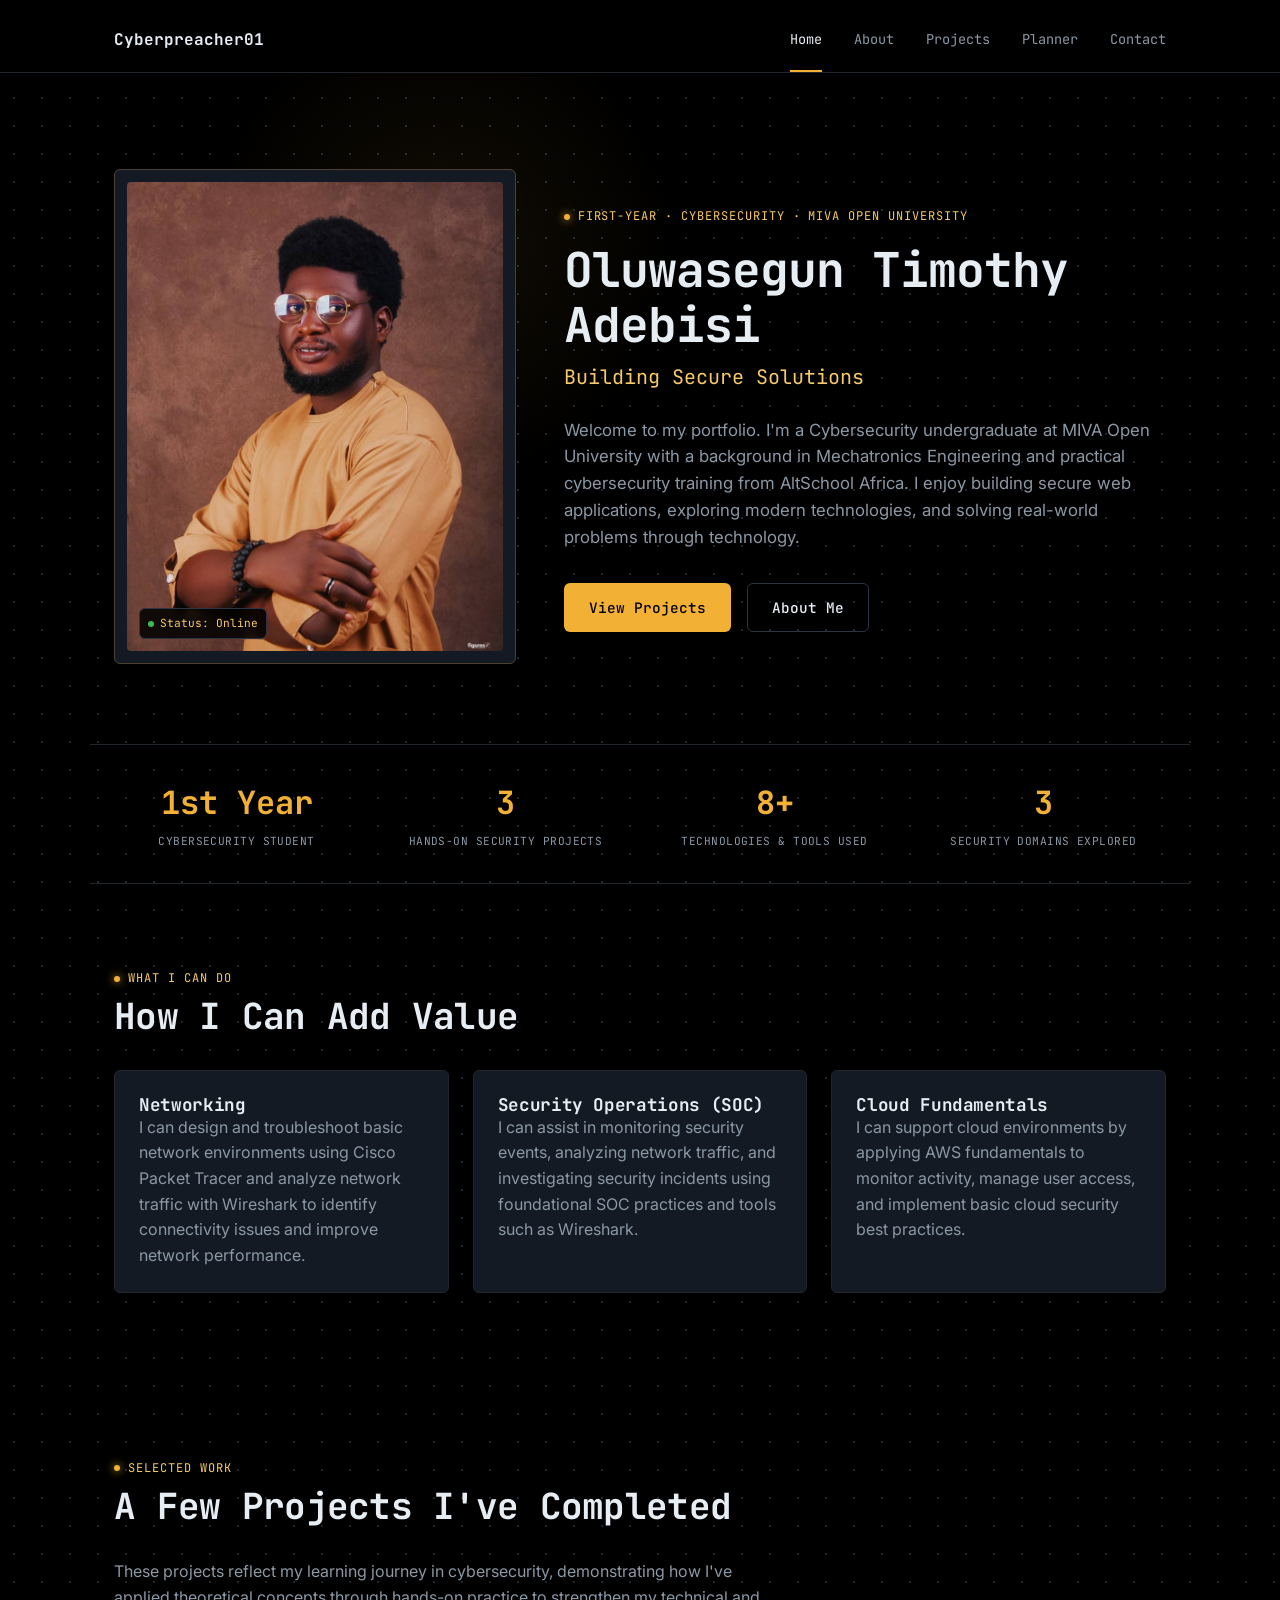
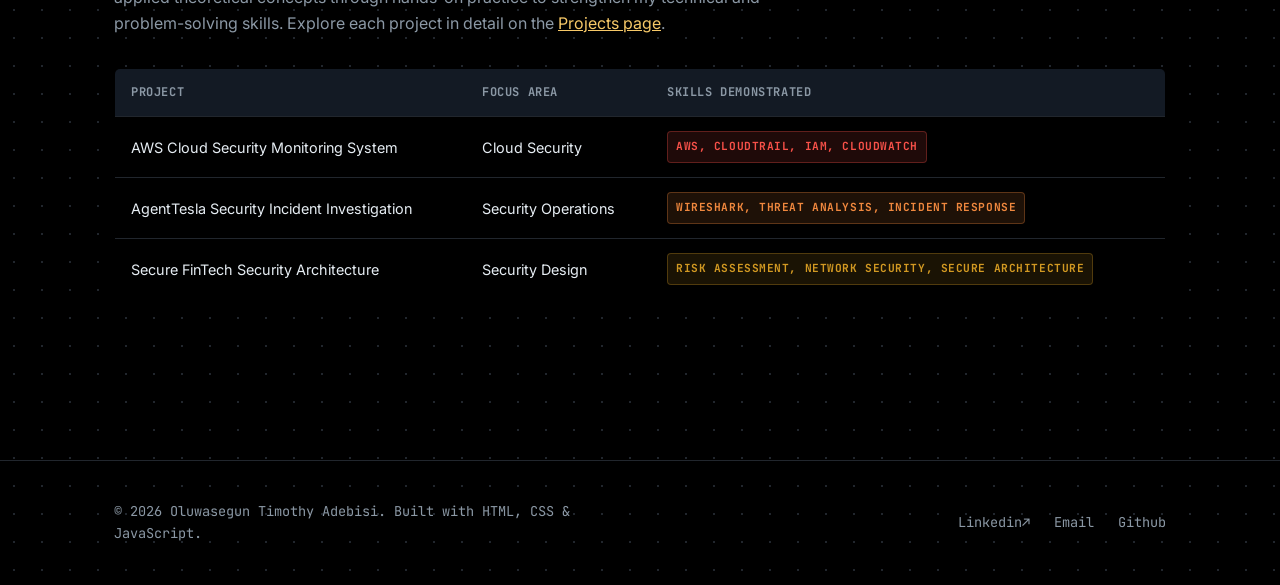
==== commit 1d6d99e3: "done with it" ====
--- a/index.html
+++ b/index.html
@@ -65,6 +65,10 @@
         <span class="stat-label">Technologies & Tools Used</span>
       </div>
       <div class="stat-item">
+        <span class="stat-number">3</span>
+        <span class="stat-label">Security Domains Explored</span>
+      </div>
+      
         
       </div>
     </section>
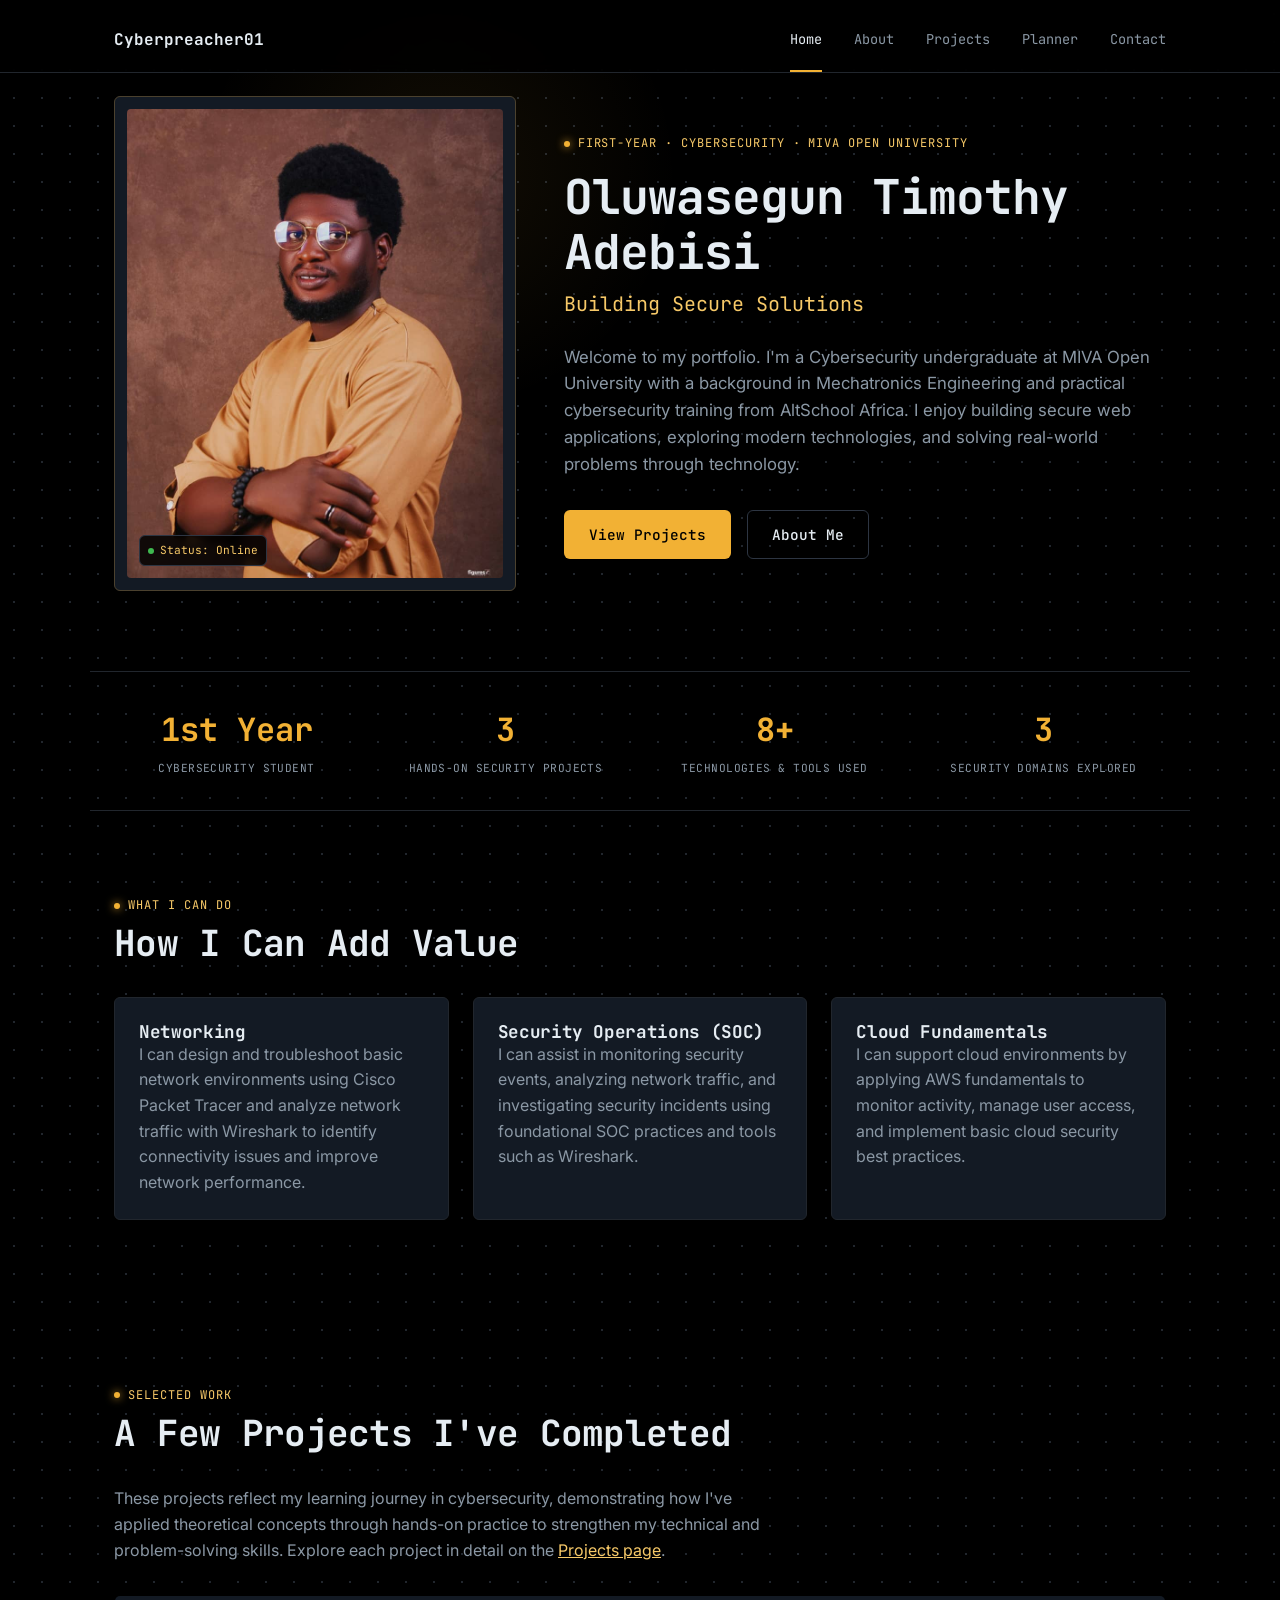
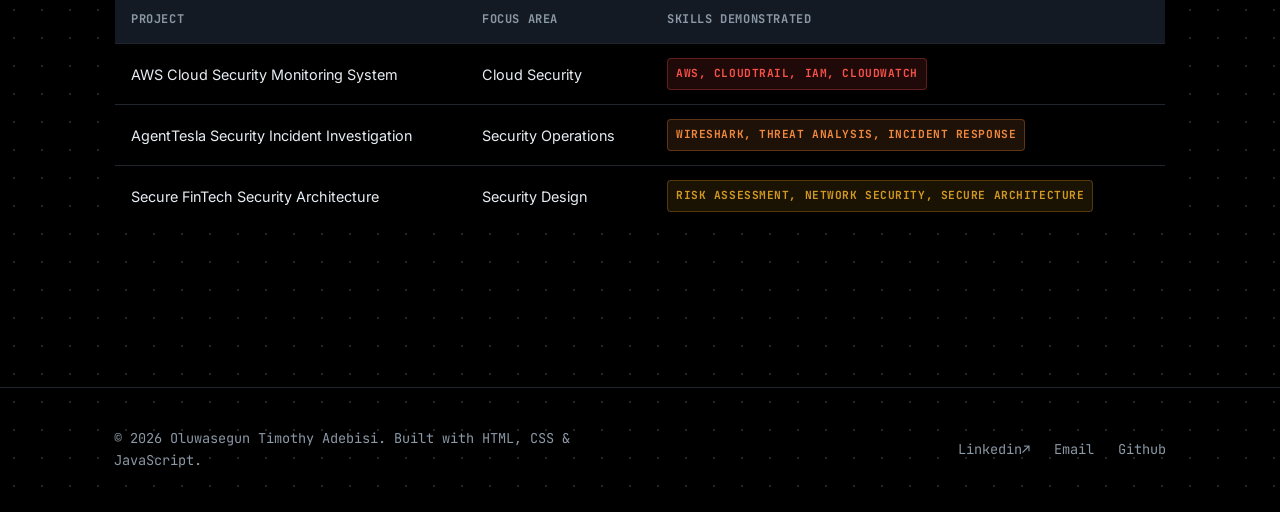
==== commit a14c7a16: "done" ====
--- a/index.html
+++ b/index.html
@@ -13,7 +13,7 @@
 </head>
 <body>
 
-  <header class="site-header">
+  <header class="site-header" style="position: fixed; top: 0; left: 0; width: 100%; z-index: 1000;">
     <nav class="navbar container" aria-label="Primary">
       <a href="index.html" class="nav-brand">Cyberpreacher01<span class="brand-dot"></span></a>
       <button class="nav-toggle" aria-label="Toggle navigation menu" aria-expanded="false">
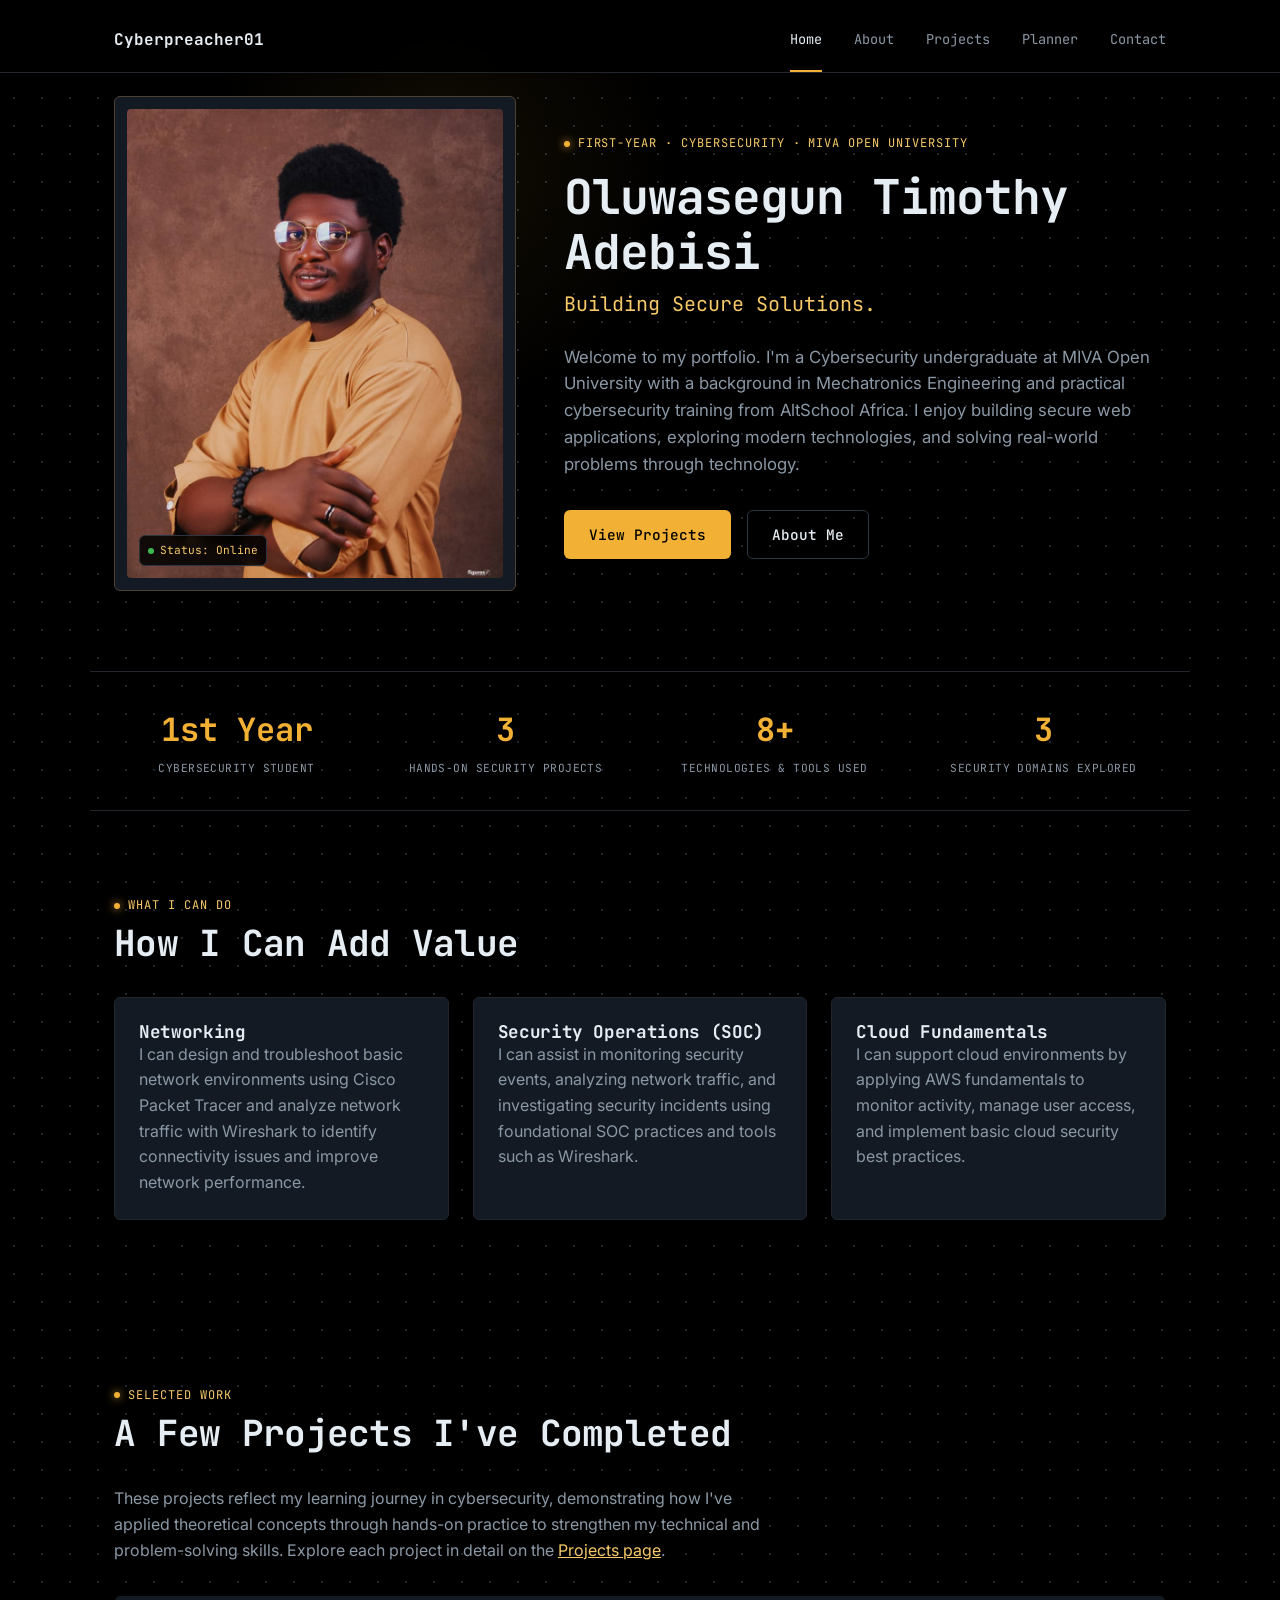
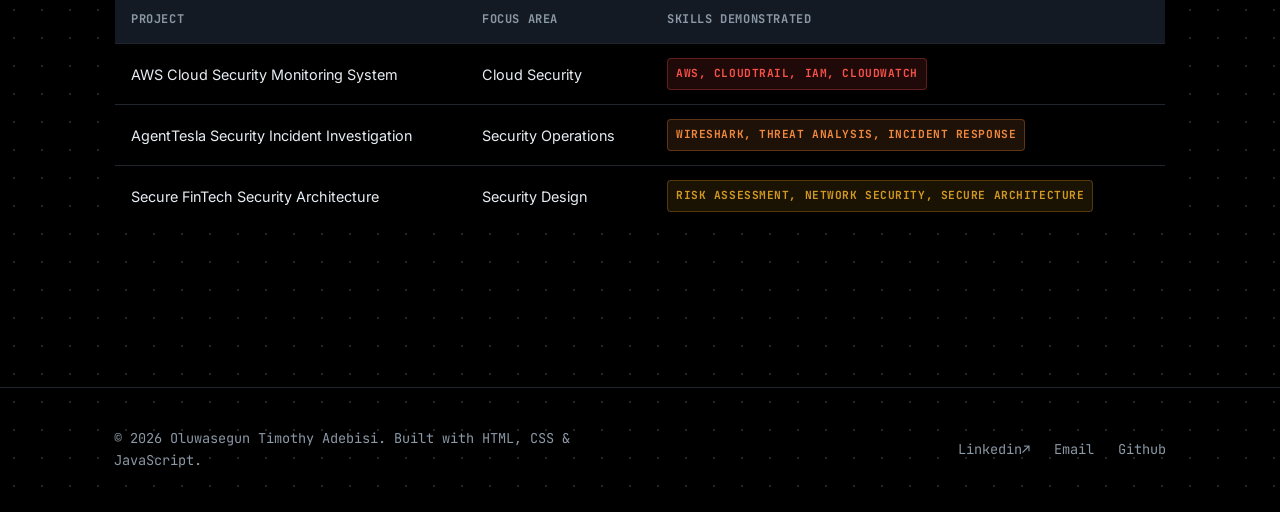
==== commit f567867b: "done" ====
--- a/index.html
+++ b/index.html
@@ -10,6 +10,14 @@
   <link href="https://fonts.googleapis.com/css2?family=JetBrains+Mono:wght@400;500;700&family=Inter:wght@400;500;600&display=swap" rel="stylesheet" />
   <link rel="icon" type="image/svg+xml" href="favicon.svg" />
   <link rel="stylesheet" href="./style.css" />
+<style>
+  @media (max-width: 768px) {
+    .hero-photo-frame {
+      margin-top: 50px;
+    }
+  }
+</style>
+  
 </head>
 <body>
 
@@ -45,8 +53,8 @@
         </div>
       </div>
 
-      <div class="hero-photo-frame">
-        <img src="/1004530387.jpg" alt="Portrait photo of Saheed Baseet Boluwatife" />
+      <div class="hero-photo-frame ">
+        <img src="/1004530387.jpg" alt="" />
         <span class="photo-tag"><span class="dot"></span>Status: Online</span>
       </div>
     </section>
